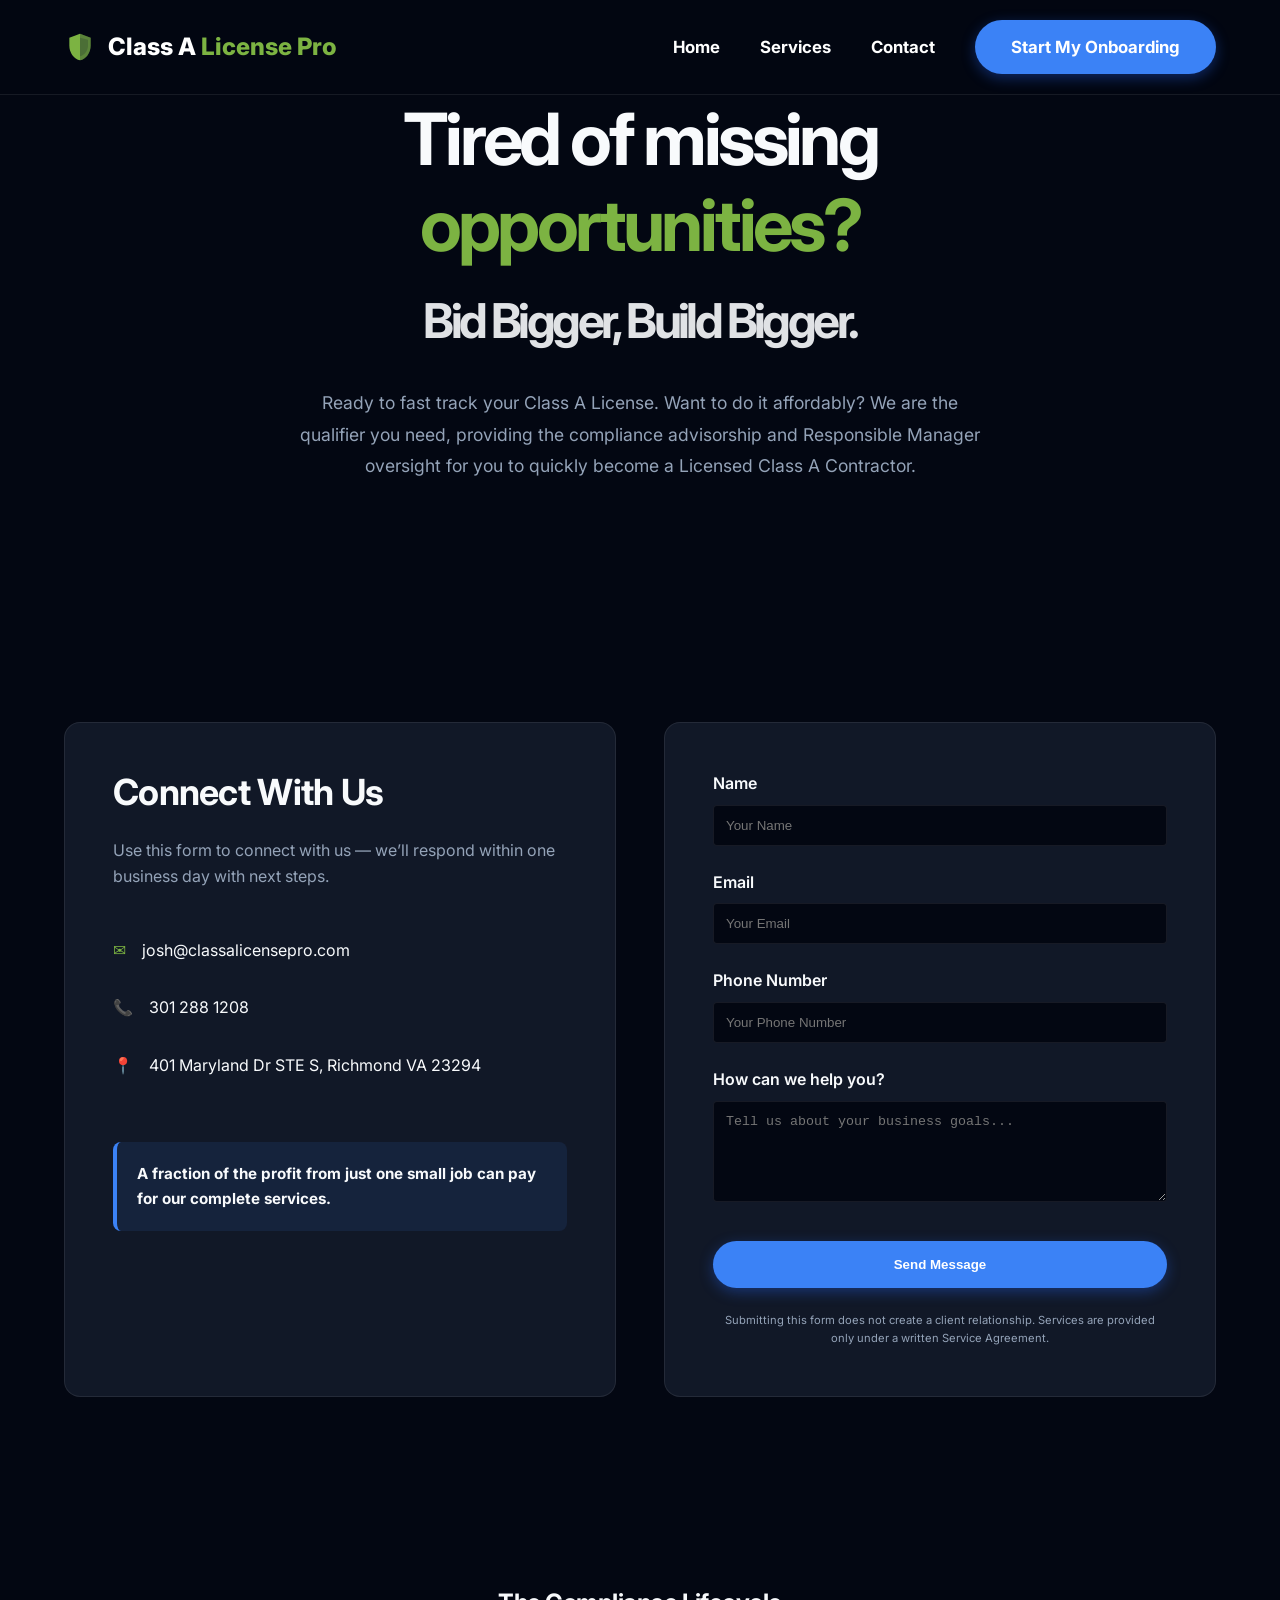
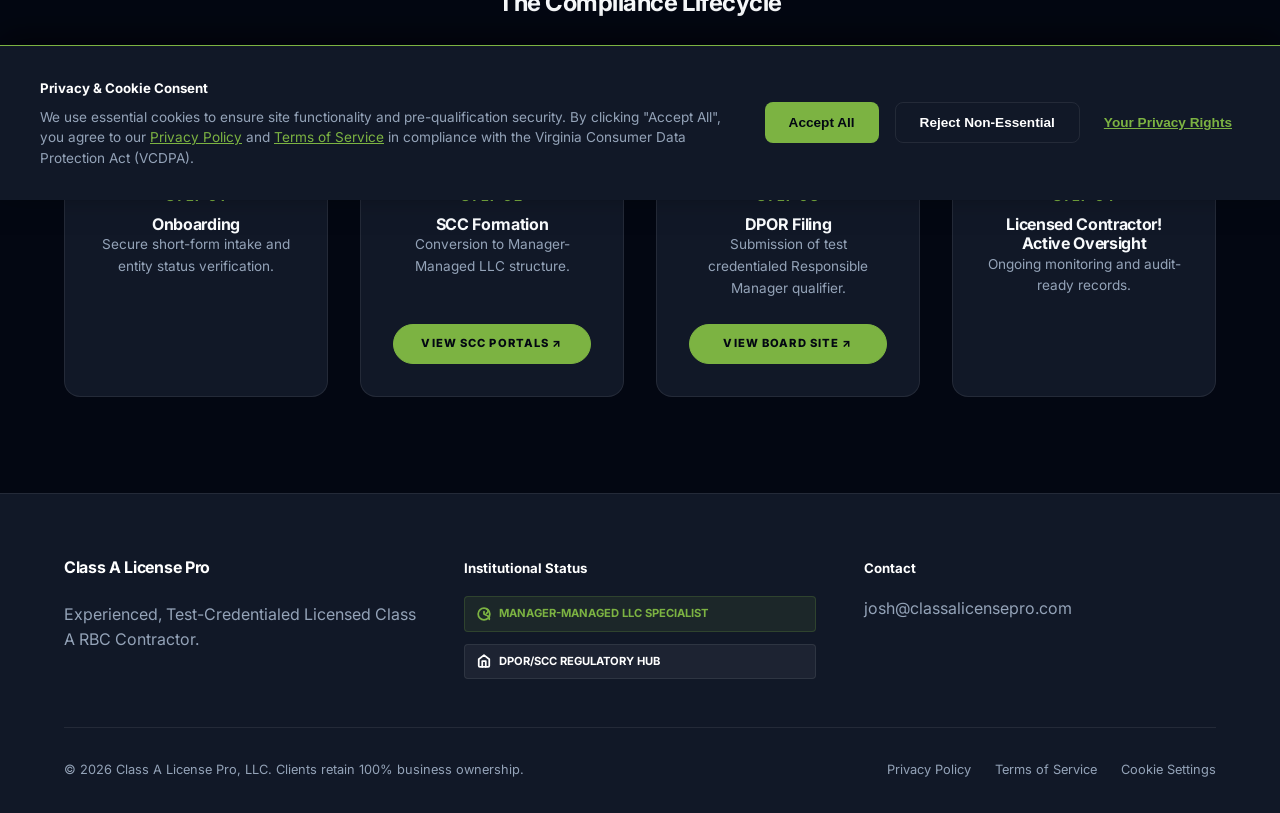
==== index.html @ 5b215b69 "Add files via upload" ====
<!DOCTYPE html>
<html lang="en">
<head>
    <meta charset="UTF-8">
    <meta name="viewport" content="width=device-width, initial-scale=1.0">
    <title>Virginia Class A Contractor Licensing & Compliance | Class A License Pro</title>
    <meta name="description" content="Expedited path to Virginia Class A Contractor licensure. We provide Responsible Manager Compliance Advisorship to help you bid bigger and stay legal.">
    <link rel="stylesheet" href="css/style.css">
    <link rel="preconnect" href="https://fonts.googleapis.com">
    <link rel="preconnect" href="https://fonts.gstatic.com" crossorigin>
    <link href="https://fonts.googleapis.com/css2?family=Inter:wght@400;500;600;700;800&family=Outfit:wght@400;500;600;700;800&display=swap" rel="stylesheet">
    <script type="application/ld+json">
    {
      "@context": "https://schema.org",
      "@type": "ProfessionalService",
      "name": "Class A License Pro",
      "image": "https://classalicensepro.com/assets/logo.png",
      "@id": "https://classalicensepro.com",
      "url": "https://classalicensepro.com",
      "publishingPrinciples": "https://classalicensepro.com/privacy-policy.html",
      "telephone": "",
      "address": {
        "@type": "PostalAddress",
        "addressLocality": "Richmond",
        "addressRegion": "VA",
        "addressCountry": "US"
      },
      "geo": {
        "@type": "GeoCoordinates",
        "latitude": 37.5407,
        "longitude": -77.4360
      },
      "openingHoursSpecification": {
        "@type": "OpeningHoursSpecification",
        "dayOfWeek": [
          "Monday",
          "Tuesday",
          "Wednesday",
          "Thursday",
          "Friday"
        ],
        "opens": "09:00",
        "closes": "17:00"
      },
      "knowsAbout": [
        "Virginia Contractor Law",
        "Title 54.1, Chapter 11 of the Code of Virginia",
        "DPOR Board for Contractors Regulations",
        "SCC Entity Formation and Conversion"
      ],
      "sameAs": []
    }
    </script>
    <script src="https://web3forms.com/client/script.js" async defer></script>
</head>
<body>
    <header>
        <div class="container">
            <nav>
                <a href="index.html" class="logo">
                    <svg class="logo-icon" viewBox="0 0 24 24" fill="none" xmlns="http://www.w3.org/2000/svg">
                        <path d="M12 2L4 5V11C4 16.19 7.41 21.05 12 22C16.59 21.05 20 16.19 20 11V5L12 2Z" fill="var(--accent)"/>
                        <path d="M12 2V22C16.59 21.05 20 16.19 20 11V5L12 2Z" fill="#111827" fill-opacity="0.3"/>
                        <path d="M12 5V19C15.5 18 18 14.5 18 11V6.5L12 5Z" fill="#111827" fill-opacity="0.2"/>
                    </svg>
                    <span>Class A <span style="color: var(--accent);">License Pro</span></span>
                </a>
                <ul class="nav-links">
                    <li><a href="index.html">Home</a></li>
                    <li><a href="services/index.html">Services</a></li>
                    <li><a href="#contact">Contact</a></li>
                    <li><a href="onboarding/index.html" class="btn btn-primary">Start My Onboarding</a></li>
                </ul>
            </nav>
        </div>
    </header>

    <main>
        <!-- Hero Section -->
        <section class="hero">
            <div class="container">
                <div style="max-width: 900px; margin: 0 auto; text-align: center;">
                    <h1 style="font-size: 4.5rem; margin-bottom: 2rem; letter-spacing: -0.05em;">Tired of missing <span class="text-gold">opportunities?</span> <br><span style="font-size: 3rem; opacity: 0.9;">Bid Bigger, Build Bigger.</span></h1>
                    <p style="font-size: 1.1rem; color: var(--text-muted); margin-bottom: 3rem; line-height: 1.8; max-width: 700px; margin-left: auto; margin-right: auto;">
                        Ready to fast track your Class A License. Want to do it affordably? We are the qualifier you need, providing the compliance advisorship and Responsible Manager oversight for you to quickly become a Licensed Class A Contractor.
                    </p>
                </div>
            </div>
        </section>

        <!-- Contact & Onboarding Section -->
        <section id="contact" style="background: var(--primary);">
            <div class="container">
                <div style="display: grid; grid-template-columns: repeat(auto-fit, minmax(400px, 1fr)); gap: 3rem;">
                    <!-- Left: Connect With Us -->
                    <div class="card" style="background: var(--secondary); padding: 3rem;">
                        <h2 style="font-size: 2.25rem; margin-bottom: 1.5rem;">Connect With Us</h2>
                        <p style="color: var(--text-muted); margin-bottom: 3rem;">
                            Use this form to connect with us — we’ll respond within one business day with next steps.
                        </p>
                        
                        <div style="display: flex; flex-direction: column; gap: 2rem; margin-bottom: 4rem;">
                            <div style="display: flex; align-items: center; gap: 1rem;">
                                <div style="color: var(--accent);">✉</div>
                                <a href="mailto:josh@classalicensepro.com" style="color: inherit; text-decoration: none;">josh@classalicensepro.com</a>
                            </div>
                            <div style="display: flex; align-items: center; gap: 1rem;">
                                <div style="color: var(--accent);">📞</div>
                                <span>301 288 1208</span>
                            </div>
                            <div style="display: flex; align-items: center; gap: 1rem;">
                                <div style="color: var(--accent);">📍</div>
                                <span>401 Maryland Dr STE S, Richmond VA 23294</span>
                            </div>
                        </div>

                    <div style="background: rgba(59, 130, 246, 0.1); border-left: 4px solid var(--btn-blue); padding: 1.25rem; border-radius: 0.5rem;">
                            <p style="font-weight: 700; font-size: 0.95rem;">
                                A fraction of the profit from just one small job can pay for our complete services.
                            </p>
                        </div>
                    </div>

                    <!-- Right: Short Form Intake -->
                    <div class="card" style="background: var(--secondary); padding: 3rem;">
                        <form action="https://api.web3forms.com/submit" method="POST" novalidate>
                            <input type="hidden" name="access_key" value="1c9b0574-c2b2-47ab-ad30-3378dfb1b5f9">
                            <input type="hidden" name="from_name" value="Class A License Pro">
                            <input type="hidden" name="subject" value="New Contact Form Submission">
                            <input type="hidden" name="redirect" value="https://classalicensepro.com/thank-you">
                            <!-- Honeypot -->
                            <input type="checkbox" name="botcheck" style="display: none;">

                            <div style="margin-bottom: 1.5rem;">
                                <label style="display: block; margin-bottom: 0.5rem; font-weight: 600;">Name</label>
                                <input type="text" name="name" placeholder="Your Name" maxlength="100" style="width: 100%; border: 1px solid var(--border); padding: 0.75rem; border-radius: 0.25rem; background: var(--primary); color: #fff;" required>
                            </div>
                            <div style="margin-bottom: 1.5rem;">
                                <label style="display: block; margin-bottom: 0.5rem; font-weight: 600;">Email</label>
                                <input type="email" name="email" placeholder="Your Email" maxlength="100" style="width: 100%; border: 1px solid var(--border); padding: 0.75rem; border-radius: 0.25rem; background: var(--primary); color: #fff;" required>
                            </div>
                            <div style="margin-bottom: 1.5rem;">
                                <label style="display: block; margin-bottom: 0.5rem; font-weight: 600;">Phone Number</label>
                                <input type="tel" name="phone" placeholder="Your Phone Number" maxlength="20" style="width: 100%; border: 1px solid var(--border); padding: 0.75rem; border-radius: 0.25rem; background: var(--primary); color: #fff;" required>
                            </div>
                            <div style="margin-bottom: 2rem;">
                                <label style="display: block; margin-bottom: 0.5rem; font-weight: 600;">How can we help you?</label>
                                <textarea name="message" rows="5" placeholder="Tell us about your business goals..." maxlength="1000" style="width: 100%; border: 1px solid var(--border); padding: 0.75rem; border-radius: 0.25rem; background: var(--primary); color: #fff;" required title="No web links allowed."></textarea>
                            </div>
                            <!-- hCaptcha Widget -->
                            <div class="h-captcha" data-captcha="true" style="margin-bottom: 2rem;"></div>
                            
                            <button type="submit" class="btn btn-primary" style="width: 100%; padding: 1rem;">Send Message</button>
                            <p style="font-size: 0.7rem; color: var(--text-muted); text-align: center; margin-top: 1.5rem;">
                                Submitting this form does not create a client relationship. Services are provided only under a written Service Agreement.
                            </p>
                        </form>
                    </div>
                </div>
            </div>
        </section>

        <!-- Compliance Lifecycle (Placeholder) -->
        <section>
            <div class="container text-center">
                <h2 style="margin-bottom: 4rem; text-align: center;">The Compliance Lifecycle</h2>
                <!-- SVG Flowchart -->
                <div style="display: flex; justify-content: space-between; align-items: stretch; gap: 2rem; position: relative;">
                    <div class="card" style="flex: 1; text-align: center; display: flex; flex-direction: column; justify-content: space-between;">
                        <div>
                            <div style="width: 48px; height: 48px; margin: 0 auto 1.5rem; color: var(--accent);">
                                <svg viewBox="0 0 24 24" fill="none" stroke="currentColor" stroke-width="2" stroke-linecap="round" stroke-linejoin="round"><path d="M16 21v-2a4 4 0 0 0-4-4H6a4 4 0 0 0-4 4v2"/><circle cx="9" cy="7" r="4"/><path d="M22 21v-2a4 4 0 0 0-3-3.87"/><path d="M16 3.13a4 4 0 0 1 0 7.75"/></svg>
                            </div>
                            <div style="font-size: 0.8rem; font-weight: 800; color: var(--accent); margin-bottom: 0.5rem; text-transform: uppercase; letter-spacing: 0.1em;">Step 01</div>
                            <h4>Onboarding</h4>
                            <p style="font-size: 0.85rem; color: var(--text-muted);">Secure short-form intake and entity status verification.</p>
                        </div>
                        <div class="btn-pop" style="visibility: hidden; pointer-events: none;">Placeholder</div>
                    </div>
                    <a href="resources/index.html#scc" class="card" style="flex: 1; text-align: center; text-decoration: none; color: inherit; transition: transform 0.3s ease; display: flex; flex-direction: column; justify-content: space-between;">
                        <div>
                            <div style="width: 48px; height: 48px; margin: 0 auto 1.5rem; color: var(--accent);">
                                <svg viewBox="0 0 24 24" fill="none" stroke="currentColor" stroke-width="2" stroke-linecap="round" stroke-linejoin="round"><rect x="3" y="3" width="18" height="18" rx="2" ry="2"/><line x1="9" y1="3" x2="9" y2="21"/><line x1="15" y1="3" x2="15" y2="21"/><line x1="3" y1="9" x2="21" y2="9"/><line x1="3" y1="15" x2="21" y2="15"/></svg>
                            </div>
                            <div style="font-size: 0.8rem; font-weight: 800; color: var(--accent); margin-bottom: 0.5rem; text-transform: uppercase; letter-spacing: 0.1em;">Step 02</div>
                            <h4>SCC Formation</h4>
                            <p style="font-size: 0.85rem; color: var(--text-muted);">Conversion to Manager-Managed LLC structure.</p>
                        </div>
                        <div class="btn-pop">View SCC Portals ↗</div>
                    </a>
                    <a href="resources/index.html#dpor" class="card" style="flex: 1; text-align: center; text-decoration: none; color: inherit; transition: transform 0.3s ease; display: flex; flex-direction: column; justify-content: space-between;">
                        <div>
                            <div style="width: 48px; height: 48px; margin: 0 auto 1.5rem; color: var(--accent);">
                                <svg viewBox="0 0 24 24" fill="none" stroke="currentColor" stroke-width="2" stroke-linecap="round" stroke-linejoin="round"><path d="M14 2H6a2 2 0 0 0-2 2v16a2 2 0 0 0 2 2h12a2 2 0 0 0 2-2V8z"/><polyline points="14 2 14 8 20 8"/><line x1="16" y1="13" x2="8" y2="13"/><line x1="16" y1="17" x2="8" y2="17"/><polyline points="10 9 9 9 8 9"/></svg>
                            </div>
                            <div style="font-size: 0.8rem; font-weight: 800; color: var(--accent); margin-bottom: 0.5rem; text-transform: uppercase; letter-spacing: 0.1em;">Step 03</div>
                            <h4>DPOR Filing</h4>
                            <p style="font-size: 0.85rem; color: var(--text-muted);">Submission of test credentialed Responsible Manager qualifier.</p>
                        </div>
                        <div class="btn-pop">View Board Site ↗</div>
                    </a>
                    <div class="card" style="flex: 1; text-align: center; display: flex; flex-direction: column; justify-content: space-between;">
                        <div>
                            <div style="width: 48px; height: 48px; margin: 0 auto 1.5rem; color: var(--accent);">
                                <svg viewBox="0 0 24 24" fill="none" stroke="currentColor" stroke-width="2" stroke-linecap="round" stroke-linejoin="round"><path d="M12 22s8-4 8-10V5l-8-3-8 3v7c0 6 8 10 8 10z"/></svg>
                            </div>
                            <div style="font-size: 0.8rem; font-weight: 800; color: var(--accent); margin-bottom: 0.5rem; text-transform: uppercase; letter-spacing: 0.1em;">Step 04</div>
                            <h4>Licensed Contractor! Active Oversight</h4>
                            <p style="font-size: 0.85rem; color: var(--text-muted);">Ongoing monitoring and audit-ready records.</p>
                        </div>
                        <div class="btn-pop" style="visibility: hidden; pointer-events: none;">Placeholder</div>
                    </div>
                </div>
            </div>
        </section>
    </main>

    <footer>
        <div class="container">
            <div class="footer-grid">
                <div>
                    <h4 style="color: #fff; margin-bottom: 1.5rem;">Class A License Pro</h4>
                    <p>Experienced, Test-Credentialed Licensed Class A RBC Contractor.</p>
                </div>
                <div>
                    <h5 style="color: #fff; margin-bottom: 1rem;">Institutional Status</h5>
                    <div style="display: flex; flex-direction: column; gap: 0.75rem;">
                        <div style="display: flex; align-items: center; gap: 0.5rem; background: rgba(124, 179, 66, 0.1); padding: 0.5rem 0.75rem; border-radius: 0.25rem; border: 1px solid rgba(124, 179, 66, 0.2); font-size: 0.7rem; color: var(--accent); font-weight: 700;">
                            <svg style="width: 14px; height: 14px;" viewBox="0 0 24 24" fill="none" stroke="currentColor" stroke-width="3" stroke-linecap="round" stroke-linejoin="round"><path d="M21 21v-2a4 4 0 0 0-3-3.87"/><path d="M16 3.13a4 4 0 0 1 0 7.75"/><circle cx="12" cy="12" r="10"/><polyline points="12 8 12 12 16 14"/></svg>
                            MANAGER-MANAGED LLC SPECIALIST
                        </div>
                        <a href="resources/index.html" style="display: flex; align-items: center; gap: 0.5rem; background: rgba(255, 255, 255, 0.05); padding: 0.5rem 0.75rem; border-radius: 0.25rem; border: 1px solid var(--border); font-size: 0.7rem; color: #fff; font-weight: 700; text-decoration: none; transition: background 0.2s;">
                            <svg style="width: 14px; height: 14px;" viewBox="0 0 24 24" fill="none" stroke="currentColor" stroke-width="3" stroke-linecap="round" stroke-linejoin="round"><path d="M3 9l9-7 9 7v11a2 2 0 0 1-2 2H5a2 2 0 0 1-2-2z"/><polyline points="9 22 9 12 15 12 15 22"/></svg>
                            DPOR/SCC REGULATORY HUB
                        </a>
                    </div>
                </div>
                <div>
                    <h5 style="color: #fff; margin-bottom: 1rem;">Contact</h5>
                    <p>josh@classalicensepro.com</p>
                </div>
            </div>
            <div style="border-top: 1px solid var(--border); padding-top: 2rem; font-size: 0.8rem; display: flex; justify-content: space-between; align-items: center;">
                <p>&copy; 2026 Class A License Pro, LLC. Clients retain 100% business ownership.</p>
                <div style="display: flex; gap: 1.5rem;">
                    <a href="privacy-policy.html" style="color: inherit; text-decoration: none;">Privacy Policy</a>
                    <a href="terms-of-service.html" style="color: inherit; text-decoration: none;">Terms of Service</a>
                    <a href="javascript:void(0)" onclick="document.getElementById('cookie-banner').classList.add('active')" style="color: inherit; text-decoration: none;">Cookie Settings</a>
                </div>
            </div>
        </div>
    </footer>
    <!-- Cookie Consent Banner -->
    <div id="cookie-banner" class="cookie-banner">
        <div class="cookie-content">
            <div class="cookie-text">
                <h5>Privacy & Cookie Consent</h5>
                <p>We use essential cookies to ensure site functionality and pre-qualification security. By clicking "Accept All", you agree to our <a href="privacy-policy.html" style="color: var(--accent);">Privacy Policy</a> and <a href="terms-of-service.html" style="color: var(--accent);">Terms of Service</a> in compliance with the Virginia Consumer Data Protection Act (VCDPA).</p>
            </div>
            <div class="cookie-buttons">
                <button onclick="acceptAllCookies()" class="cookie-btn cookie-btn-accept">Accept All</button>
                <button onclick="rejectNonEssential()" class="cookie-btn cookie-btn-reject">Reject Non-Essential</button>
                <button onclick="openPrivacyRights()" class="cookie-btn cookie-btn-manage">Your Privacy Rights</button>
            </div>
        </div>
    </div>
    <script src="js/cookie-consent.js"></script>
</body>
</html>
---- css/style.css ----
:root {
    --primary: #030712; /* Very Deep Navy */
    --secondary: #111827; /* Slate 900 */
    --accent: #7CB342; /* Action Green (Yellow-leaning Success Green) */
    --btn-blue: #3B82F6; /* Royal Blue */
    --btn-blue-hover: #2563EB;
    --text: #F8FAFC;
    --text-muted: #94A3B8;
    --border: rgba(255, 255, 255, 0.08);
    --font-sans: 'Inter', system-ui, -apple-system, sans-serif;
}

.logo {
    display: flex;
    align-items: center;
    gap: 0.75rem;
    font-weight: 800;
    font-size: 1.5rem;
    text-decoration: none;
    color: #fff;
}

.logo-icon {
    width: 32px;
    height: 32px;
}

* {
    margin: 0;
    padding: 0;
    box-sizing: border-box;
}

body {
    background-color: var(--primary);
    color: var(--text);
    font-family: var(--font-sans);
    line-height: 1.6;
    overflow-x: hidden;
}

/* Typography */
h1, h2, h3, h4 {
    font-weight: 700;
    letter-spacing: -0.02em;
    line-height: 1.2;
}

.text-gold { color: var(--accent); }
.text-gradient {
    background: linear-gradient(135deg, #fff 0%, var(--accent) 100%);
    -webkit-background-clip: text;
    background-clip: text;
    -webkit-text-fill-color: transparent;
}

/* Layout */
.container {
    max-width: 1200px;
    margin: 0 auto;
    padding: 0 1.5rem;
}

section {
    padding: 6rem 0;
}

/* Components */
.btn {
    display: inline-flex;
    align-items: center;
    justify-content: center;
    padding: 0.85rem 2.25rem;
    border-radius: 50px; /* Pill Shape */
    font-weight: 700;
    text-decoration: none;
    transition: all 0.3s ease;
    cursor: pointer;
    border: none;
}

.btn-primary {
    background-color: var(--btn-blue);
    color: #ffffff !important;
    box-shadow: 0 4px 14px 0 rgba(37, 99, 235, 0.39);
}

.btn-primary:hover {
    background-color: var(--btn-blue-hover);
    transform: translateY(-2px);
    box-shadow: 0 6px 20px rgba(37, 99, 235, 0.6);
}

.btn-outline {
    border: 1px solid var(--border);
    color: var(--text);
    background: transparent;
}

.btn-outline:hover {
    background: rgba(255, 255, 255, 0.05);
}

.btn-outl.invalid-field::placeholder {
    color: rgba(239, 68, 68, 0.6);
}

/* Global Focus Styles */
input:focus, select:focus, textarea:focus {
    border-color: #fff !important;
    outline: none;
}

/* Header */
header {
    position: fixed;
    top: 0;
    width: 100%;
    z-index: 100;
    background: rgba(3, 7, 18, 0.9);
    backdrop-filter: blur(12px);
    border-bottom: 1px solid var(--border);
    padding: 1.25rem 0;
}

nav {
    display: flex;
    justify-content: space-between;
    align-items: center;
}

.nav-links {
    display: flex;
    gap: 2.5rem;
    list-style: none;
    align-items: center;
}

.nav-links a {
    color: #ffffff !important;
    text-decoration: none;
    font-size: 1.05rem;
    font-weight: 700;
    transition: color 0.2s;
}

.nav-links a:hover, .nav-links a.active {
    color: var(--accent) !important;
}

/* Footer */
footer {
    background: var(--secondary);
    border-top: 1px solid var(--border);
    padding: 4rem 0 2rem;
    color: var(--text-muted);
}

.footer-grid {
    display: grid;
    grid-template-columns: repeat(auto-fit, minmax(200px, 1fr));
    gap: 3rem;
    margin-bottom: 3rem;
}

/* Cards & Frameworks */
.card {
    background: var(--secondary);
    border: 1px solid var(--border);
    border-radius: 1rem;
    padding: 2rem;
    transition: transform 0.3s ease, border-color 0.3s ease;
}

.card:hover {
    transform: translateY(-5px);
    border-color: var(--accent);
}

/* Animations */
@keyframes pulsate {
    0% { transform: scale(1); box-shadow: 0 0 0 0 rgba(197, 160, 89, 0.4); }
    70% { transform: scale(1.02); box-shadow: 0 0 0 10px rgba(197, 160, 89, 0); }
    100% { transform: scale(1); box-shadow: 0 0 0 0 rgba(197, 160, 89, 0); }
}

.btn-pop {
    display: inline-block;
    padding: 0.65rem 1.25rem;
    background: var(--accent);
    color: var(--primary);
    font-weight: 800;
    border-radius: 50px;
    font-size: 0.7rem;
    text-transform: uppercase;
    letter-spacing: 0.1em;
    animation: pulsate 3s infinite ease-in-out;
    margin-top: 1.5rem;
    text-decoration: none;
    transition: all 0.3s ease;
    border: 1px solid var(--accent);
}

.btn-pop:hover {
    background: #fff;
    color: var(--primary);
    transform: scale(1.05);
    border-color: #fff;
}

/* Responsive */
@media (max-width: 768px) {
    .nav-links { display: none; }
    h1 { font-size: 2.5rem; }
}

/* Cookie Banner */
.cookie-banner {
    position: fixed;
    bottom: -100%;
    left: 0;
    right: 0;
    background: var(--secondary);
    border-top: 1px solid var(--accent);
    padding: 2rem;
    z-index: 9999;
    box-shadow: 0 -10px 30px rgba(0,0,0,0.5);
    transition: bottom 0.5s cubic-bezier(0.16, 1, 0.3, 1);
}

.cookie-banner.active {
    bottom: 0;
}

.cookie-content {
    max-width: 1200px;
    margin: 0 auto;
    display: flex;
    justify-content: space-between;
    align-items: center;
    gap: 2rem;
}

.cookie-text h5 { margin-bottom: 0.5rem; color: #fff; }
.cookie-text p { font-size: 0.85rem; color: var(--text-muted); line-height: 1.5; }

.cookie-buttons {
    display: flex;
    gap: 1rem;
    flex-shrink: 0;
}

.cookie-btn {
    padding: 0.75rem 1.5rem;
    border-radius: 0.5rem;
    font-size: 0.85rem;
    font-weight: 600;
    cursor: pointer;
    transition: all 0.2s;
    border: none;
}

.cookie-btn-accept { background: var(--accent); color: var(--primary); }
.cookie-btn-reject { background: transparent; border: 1px solid var(--border); color: #fff; }
.cookie-btn-manage { background: transparent; color: var(--accent); text-decoration: underline; padding: 0.75rem 0.5rem; }

@media (max-width: 768px) {
    .cookie-content { flex-direction: column; text-align: center; }
    .cookie-buttons { flex-direction: column; width: 100%; }
}
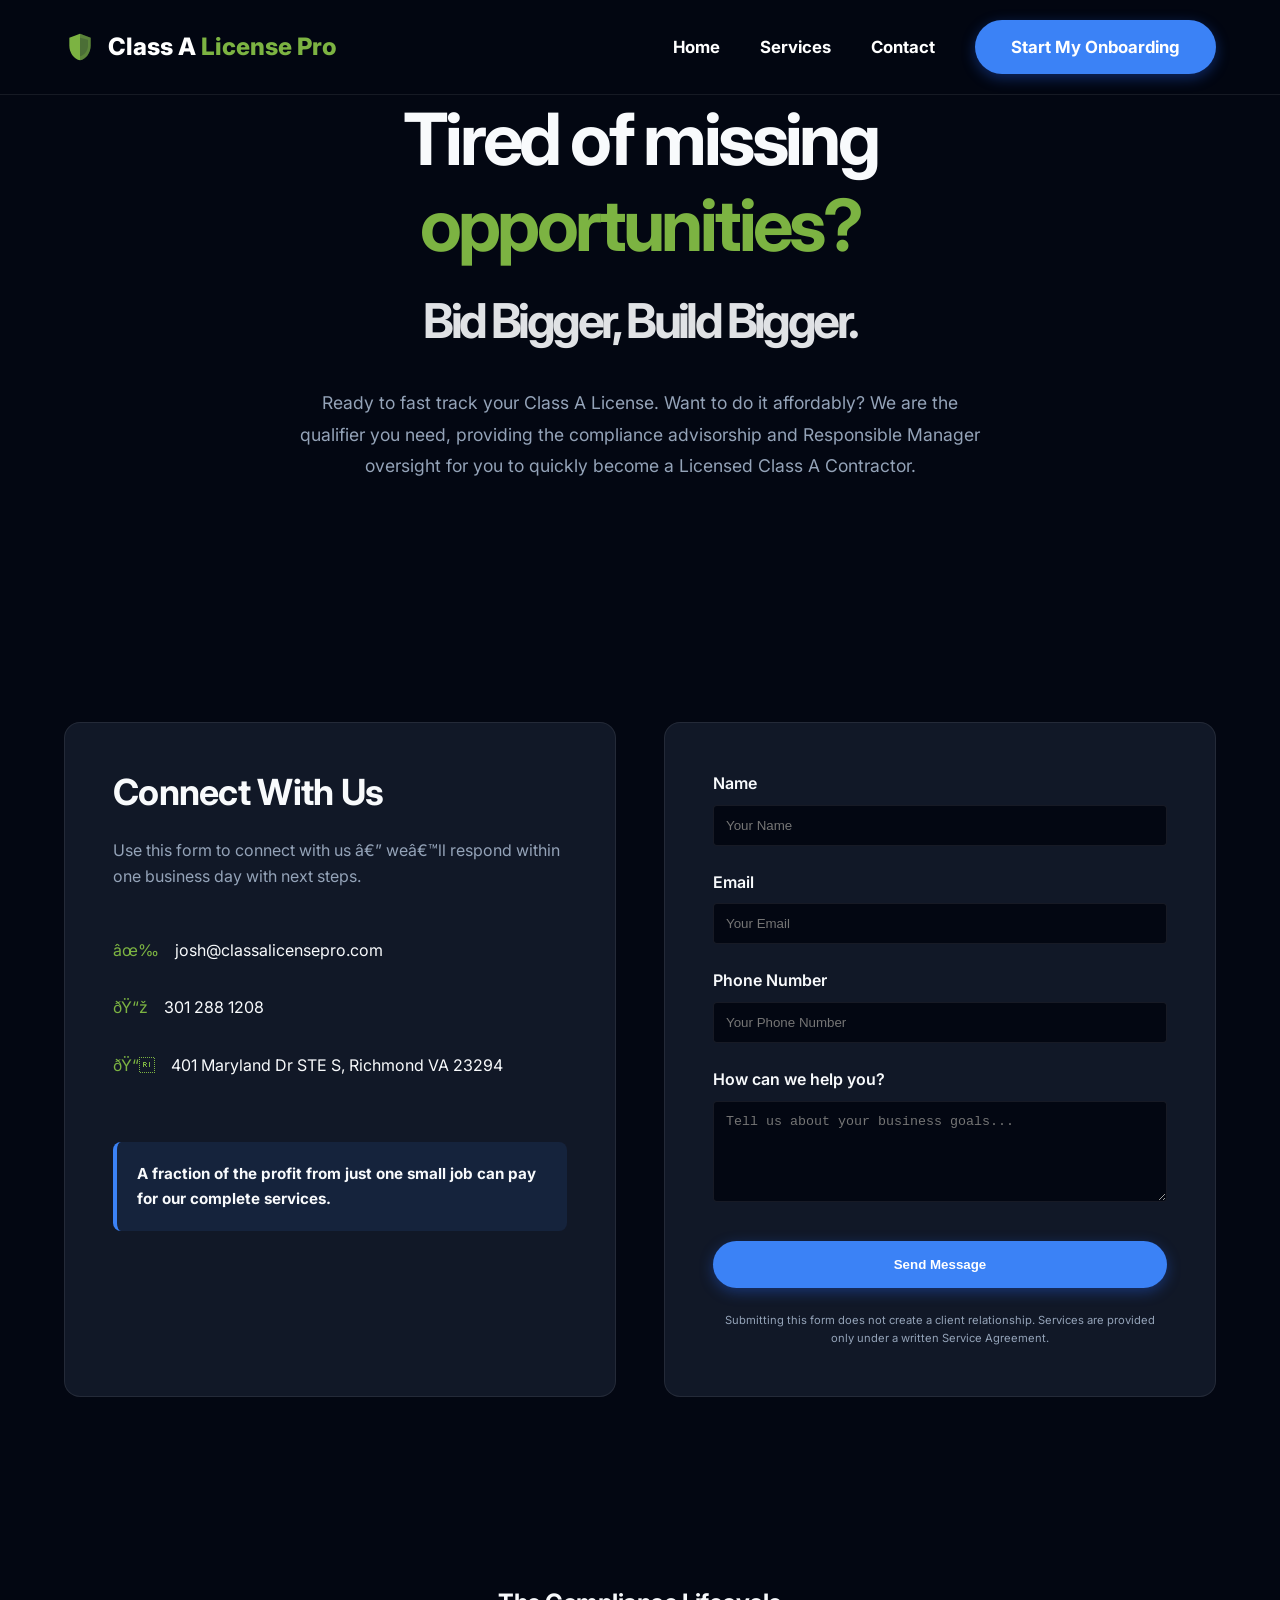
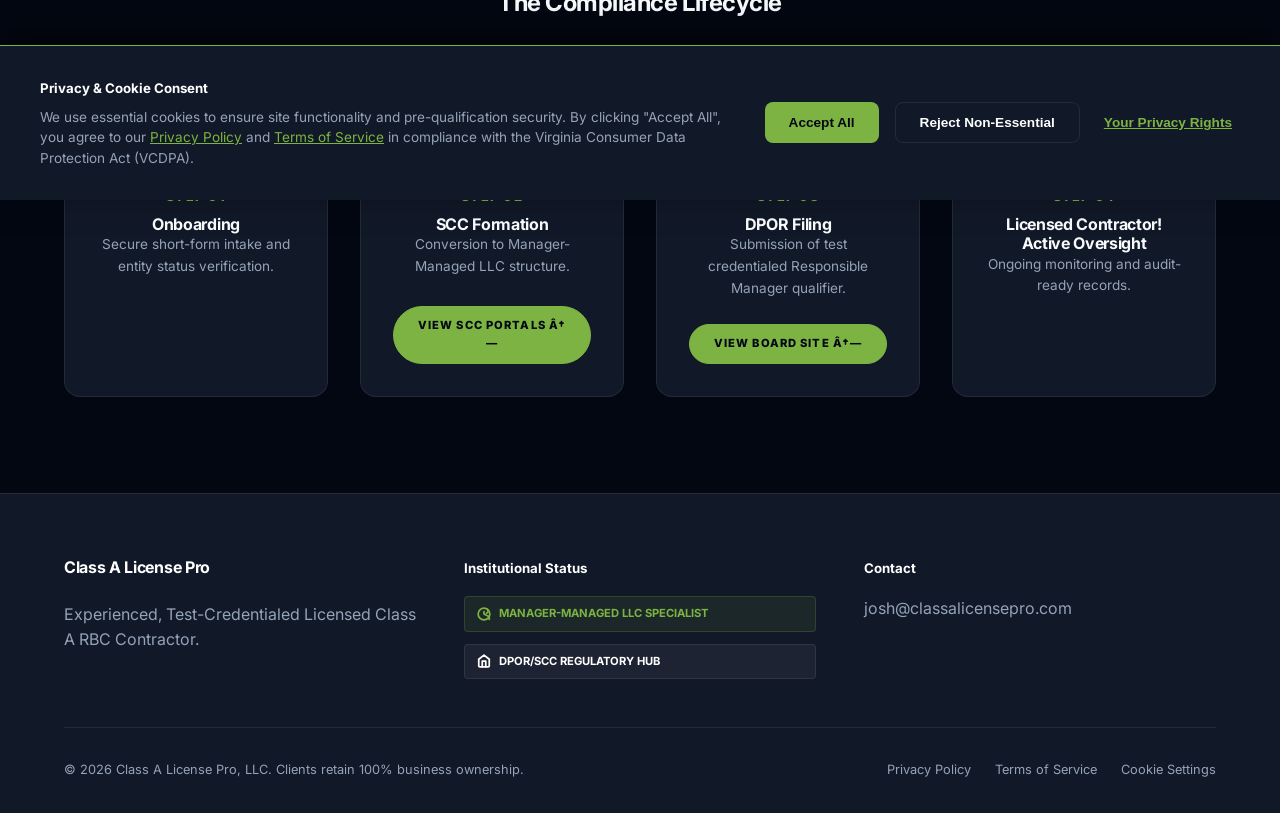
==== commit 4ba92ea1: "Add files via upload" ====
--- a/index.html
+++ b/index.html
@@ -1,6 +1,7 @@
-<!DOCTYPE html>
+﻿<!DOCTYPE html>
 <html lang="en">
 <head>
+    <link rel="icon" type="image/png" href="favicon.png">
     <meta charset="UTF-8">
     <meta name="viewport" content="width=device-width, initial-scale=1.0">
     <title>Virginia Class A Contractor Licensing & Compliance | Class A License Pro</title>
@@ -80,7 +81,7 @@
         <section class="hero">
             <div class="container">
                 <div style="max-width: 900px; margin: 0 auto; text-align: center;">
-                    <h1 style="font-size: 4.5rem; margin-bottom: 2rem; letter-spacing: -0.05em;">Tired of missing <span class="text-gold">opportunities?</span> <br><span style="font-size: 3rem; opacity: 0.9;">Bid Bigger, Build Bigger.</span></h1>
+                    <h1 style="font-size: 4.5rem; margin-bottom: 2rem; letter-spacing: -0.05em;">Tired of missing <span class="text-gold">opportunities?</span> <br><span class="subtitle" style="font-size: 3rem; opacity: 0.9;">Bid Bigger, Build Bigger.</span></h1>
                     <p style="font-size: 1.1rem; color: var(--text-muted); margin-bottom: 3rem; line-height: 1.8; max-width: 700px; margin-left: auto; margin-right: auto;">
                         Ready to fast track your Class A License. Want to do it affordably? We are the qualifier you need, providing the compliance advisorship and Responsible Manager oversight for you to quickly become a Licensed Class A Contractor.
                     </p>
@@ -91,25 +92,25 @@
         <!-- Contact & Onboarding Section -->
         <section id="contact" style="background: var(--primary);">
             <div class="container">
-                <div style="display: grid; grid-template-columns: repeat(auto-fit, minmax(400px, 1fr)); gap: 3rem;">
+                <div style="display: grid; grid-template-columns: repeat(auto-fit, minmax(min(100%, 400px), 1fr)); gap: 3rem;">
                     <!-- Left: Connect With Us -->
                     <div class="card" style="background: var(--secondary); padding: 3rem;">
                         <h2 style="font-size: 2.25rem; margin-bottom: 1.5rem;">Connect With Us</h2>
                         <p style="color: var(--text-muted); margin-bottom: 3rem;">
-                            Use this form to connect with us — we’ll respond within one business day with next steps.
+                            Use this form to connect with us â€” weâ€™ll respond within one business day with next steps.
                         </p>
                         
                         <div style="display: flex; flex-direction: column; gap: 2rem; margin-bottom: 4rem;">
                             <div style="display: flex; align-items: center; gap: 1rem;">
-                                <div style="color: var(--accent);">✉</div>
+                                <div style="color: var(--accent);">âœ‰</div>
                                 <a href="mailto:josh@classalicensepro.com" style="color: inherit; text-decoration: none;">josh@classalicensepro.com</a>
                             </div>
                             <div style="display: flex; align-items: center; gap: 1rem;">
-                                <div style="color: var(--accent);">📞</div>
+                                <div style="color: var(--accent);">ðŸ“ž</div>
                                 <span>301 288 1208</span>
                             </div>
                             <div style="display: flex; align-items: center; gap: 1rem;">
-                                <div style="color: var(--accent);">📍</div>
+                                <div style="color: var(--accent);">ðŸ“</div>
                                 <span>401 Maryland Dr STE S, Richmond VA 23294</span>
                             </div>
                         </div>
@@ -128,6 +129,7 @@
                             <input type="hidden" name="from_name" value="Class A License Pro">
                             <input type="hidden" name="subject" value="New Contact Form Submission">
                             <input type="hidden" name="redirect" value="https://classalicensepro.com/thank-you">
+                            <input type="hidden" name="link_scanning" value="false">
                             <!-- Honeypot -->
                             <input type="checkbox" name="botcheck" style="display: none;">
 
@@ -165,7 +167,7 @@
             <div class="container text-center">
                 <h2 style="margin-bottom: 4rem; text-align: center;">The Compliance Lifecycle</h2>
                 <!-- SVG Flowchart -->
-                <div style="display: flex; justify-content: space-between; align-items: stretch; gap: 2rem; position: relative;">
+                <div class="flowchart-container">
                     <div class="card" style="flex: 1; text-align: center; display: flex; flex-direction: column; justify-content: space-between;">
                         <div>
                             <div style="width: 48px; height: 48px; margin: 0 auto 1.5rem; color: var(--accent);">
@@ -186,7 +188,7 @@
                             <h4>SCC Formation</h4>
                             <p style="font-size: 0.85rem; color: var(--text-muted);">Conversion to Manager-Managed LLC structure.</p>
                         </div>
-                        <div class="btn-pop">View SCC Portals ↗</div>
+                        <div class="btn-pop">View SCC Portals â†—</div>
                     </a>
                     <a href="resources/index.html#dpor" class="card" style="flex: 1; text-align: center; text-decoration: none; color: inherit; transition: transform 0.3s ease; display: flex; flex-direction: column; justify-content: space-between;">
                         <div>
@@ -197,7 +199,7 @@
                             <h4>DPOR Filing</h4>
                             <p style="font-size: 0.85rem; color: var(--text-muted);">Submission of test credentialed Responsible Manager qualifier.</p>
                         </div>
-                        <div class="btn-pop">View Board Site ↗</div>
+                        <div class="btn-pop">View Board Site â†—</div>
                     </a>
                     <div class="card" style="flex: 1; text-align: center; display: flex; flex-direction: column; justify-content: space-between;">
                         <div>
@@ -240,7 +242,7 @@
                     <p>josh@classalicensepro.com</p>
                 </div>
             </div>
-            <div style="border-top: 1px solid var(--border); padding-top: 2rem; font-size: 0.8rem; display: flex; justify-content: space-between; align-items: center;">
+            <div class="footer-bottom">
                 <p>&copy; 2026 Class A License Pro, LLC. Clients retain 100% business ownership.</p>
                 <div style="display: flex; gap: 1.5rem;">
                     <a href="privacy-policy.html" style="color: inherit; text-decoration: none;">Privacy Policy</a>
@@ -267,3 +269,4 @@
     <script src="js/cookie-consent.js"></script>
 </body>
 </html>
+
--- a/css/style.css
+++ b/css/style.css
@@ -208,10 +208,45 @@
     border-color: #fff;
 }
 
+.flowchart-container {
+    display: flex;
+    justify-content: space-between;
+    align-items: stretch;
+    gap: 2rem;
+    position: relative;
+}
+
+.footer-bottom {
+    border-top: 1px solid var(--border);
+    padding-top: 2rem;
+    font-size: 0.8rem;
+    display: flex;
+    justify-content: space-between;
+    align-items: center;
+}
+
+@media (max-width: 900px) {
+    .flowchart-container { flex-direction: column; }
+}
+
 /* Responsive */
 @media (max-width: 768px) {
-    .nav-links { display: none; }
-    h1 { font-size: 2.5rem; }
+    .nav-links {
+        display: flex;
+        flex-wrap: wrap;
+        width: 100%;
+        gap: 1rem;
+        margin-top: 1rem;
+        justify-content: center;
+    }
+    nav { flex-direction: column; }
+    h1 { font-size: 2.5rem !important; }
+    h1 span.subtitle { font-size: 1.75rem !important; }
+    .footer-bottom {
+        flex-direction: column;
+        text-align: center;
+        gap: 1.5rem;
+    }
 }
 
 /* Cookie Banner */
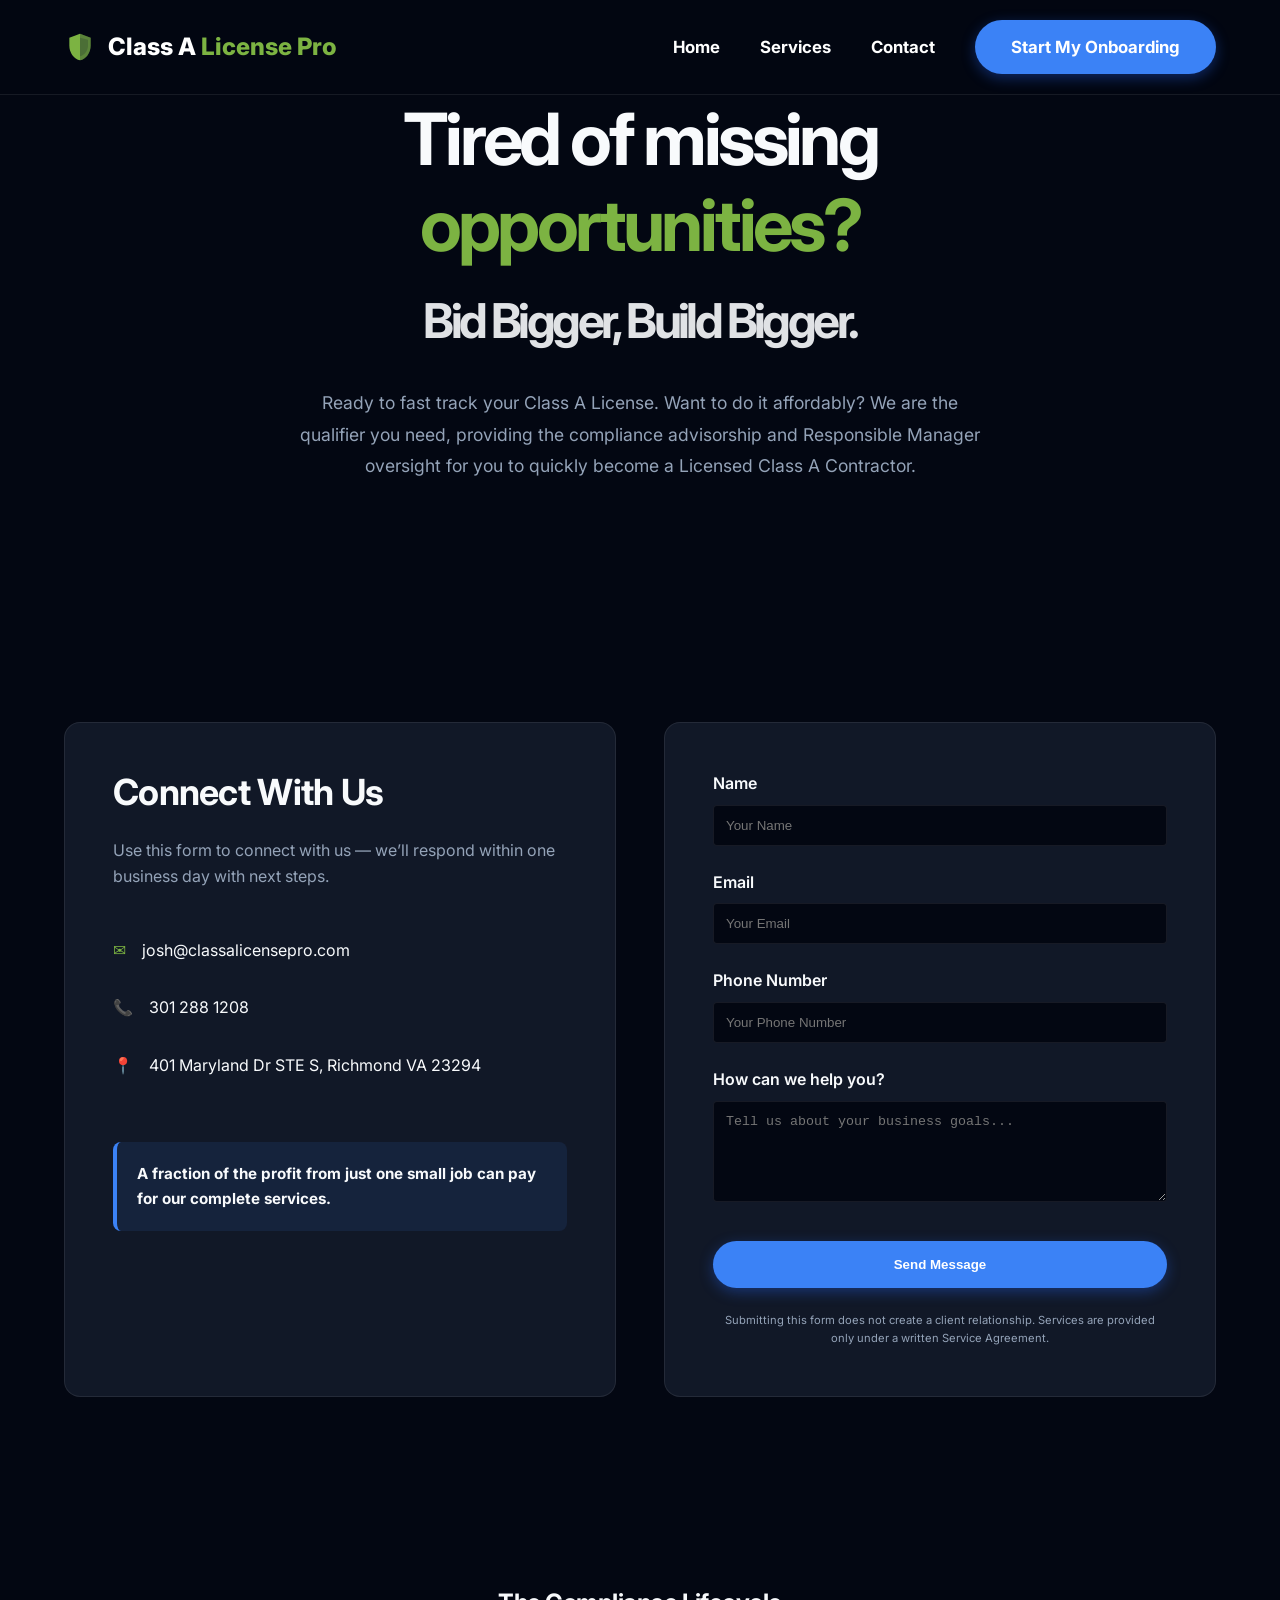
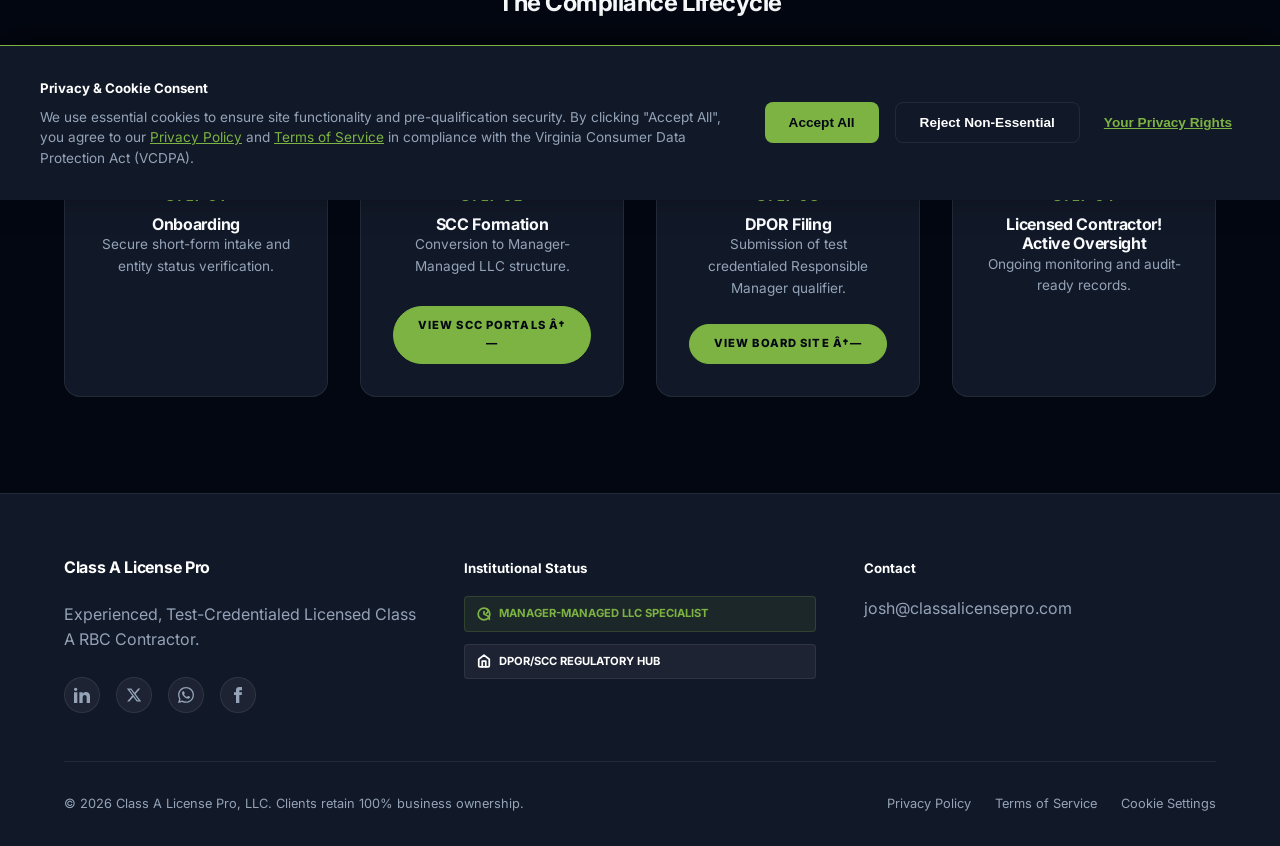
==== commit 957bb020: "Add files via upload" ====
--- a/index.html
+++ b/index.html
@@ -1,4 +1,4 @@
-﻿<!DOCTYPE html>
+<!DOCTYPE html>
 <html lang="en">
 <head>
     <link rel="icon" type="image/png" href="favicon.png">
@@ -97,20 +97,20 @@
                     <div class="card" style="background: var(--secondary); padding: 3rem;">
                         <h2 style="font-size: 2.25rem; margin-bottom: 1.5rem;">Connect With Us</h2>
                         <p style="color: var(--text-muted); margin-bottom: 3rem;">
-                            Use this form to connect with us â€” weâ€™ll respond within one business day with next steps.
+                            Use this form to connect with us — we’ll respond within one business day with next steps.
                         </p>
                         
                         <div style="display: flex; flex-direction: column; gap: 2rem; margin-bottom: 4rem;">
                             <div style="display: flex; align-items: center; gap: 1rem;">
-                                <div style="color: var(--accent);">âœ‰</div>
+                                <div style="color: var(--accent);">✉</div>
                                 <a href="mailto:josh@classalicensepro.com" style="color: inherit; text-decoration: none;">josh@classalicensepro.com</a>
                             </div>
                             <div style="display: flex; align-items: center; gap: 1rem;">
-                                <div style="color: var(--accent);">ðŸ“ž</div>
+                                <div style="color: var(--accent);">📞</div>
                                 <span>301 288 1208</span>
                             </div>
                             <div style="display: flex; align-items: center; gap: 1rem;">
-                                <div style="color: var(--accent);">ðŸ“</div>
+                                <div style="color: var(--accent);">📍</div>
                                 <span>401 Maryland Dr STE S, Richmond VA 23294</span>
                             </div>
                         </div>
@@ -223,6 +223,24 @@
                 <div>
                     <h4 style="color: #fff; margin-bottom: 1.5rem;">Class A License Pro</h4>
                     <p>Experienced, Test-Credentialed Licensed Class A RBC Contractor.</p>
+                        <div class="share-links">
+                            <!-- LinkedIn -->
+                            <a href="https://www.linkedin.com/sharing/share-offsite/?url=https%3A%2F%2Fclassalicensepro.com" target="_blank" rel="noopener noreferrer" title="Share on LinkedIn">
+                                <svg viewBox="0 0 24 24" fill="currentColor"><path d="M4.98 3.5c0 1.381-1.11 2.5-2.48 2.5s-2.48-1.119-2.48-2.5c0-1.38 1.11-2.5 2.48-2.5s2.48 1.12 2.48 2.5zm.02 4.5h-5v16h5v-16zm7.982 0h-4.968v16h4.969v-8.399c0-4.67 6.029-5.052 6.029 0v8.399h4.988v-10.131c0-7.88-8.922-7.593-11.018-3.714v-2.155z"/></svg>
+                            </a>
+                            <!-- X (Twitter) -->
+                            <a href="https://twitter.com/intent/tweet?url=https%3A%2F%2Fclassalicensepro.com&text=Fast-track%20your%20Virginia%20Class%20A%20Contractor%20License%20with%20Class%20A%20License%20Pro!" target="_blank" rel="noopener noreferrer" title="Share on X">
+                                <svg viewBox="0 0 24 24" fill="currentColor"><path d="M18.244 2.25h3.308l-7.227 8.26 8.502 11.24H16.17l-5.214-6.817L4.99 21.75H1.68l7.73-8.835L1.254 2.25H8.08l4.713 6.231zm-1.161 17.52h1.833L7.084 4.126H5.117z"/></svg>
+                            </a>
+                            <!-- WhatsApp -->
+                            <a href="https://api.whatsapp.com/send?text=Check%20out%20Class%20A%20License%20Pro%2C%20they%20help%20you%20get%20your%20Virginia%20Class%20A%20license%20fast%3A%20https%3A%2F%2Fclassalicensepro.com" target="_blank" rel="noopener noreferrer" title="Share on WhatsApp">
+                                <svg viewBox="0 0 24 24" fill="currentColor"><path d="M.057 24l1.687-6.163c-1.041-1.804-1.588-3.849-1.587-5.946.003-6.556 5.338-11.891 11.893-11.891 3.181.001 6.167 1.24 8.413 3.488 2.245 2.248 3.481 5.236 3.48 8.414-.003 6.557-5.338 11.892-11.893 11.892-1.99-.001-3.951-.5-5.688-1.448l-6.305 1.654zm6.597-3.807c1.676.995 3.276 1.591 5.392 1.592 5.448 0 9.886-4.434 9.889-9.885.002-5.462-4.415-9.89-9.881-9.892-5.452 0-9.887 4.434-9.889 9.884-.001 2.225.651 3.891 1.746 5.634l-.999 3.648 3.742-.981zm11.387-5.464c-.074-.124-.272-.198-.57-.347-.297-.149-1.758-.868-2.031-.967-.272-.099-.47-.149-.669.149-.198.297-.768.967-.941 1.165-.173.198-.347.223-.644.074-.297-.149-1.255-.462-2.39-1.475-.88-.788-1.48-1.761-1.653-2.059-.173-.297-.018-.458.13-.606.134-.133.297-.347.446-.521.151-.172.2-.296.3-.495.099-.198.05-.372-.025-.521-.075-.148-.669-1.611-.916-2.206-.242-.579-.487-.501-.669-.51l-.57-.01c-.198 0-.52.074-.792.347-.272.297-1.04 1.016-1.04 2.479 0 1.462 1.065 2.876 1.213 3.074.149.198 2.095 3.2 5.076 4.487.709.306 1.263.489 1.694.626.712.226 1.36.194 1.872.118.571-.085 1.758-.719 2.006-1.413.248-.695.248-1.29.173-1.414z"/></svg>
+                            </a>
+                            <!-- Facebook -->
+                            <a href="https://www.facebook.com/sharer/sharer.php?u=https%3A%2F%2Fclassalicensepro.com" target="_blank" rel="noopener noreferrer" title="Share on Facebook">
+                                <svg viewBox="0 0 24 24" fill="currentColor"><path d="M9 8h-3v4h3v12h5v-12h3.642l.358-4h-4v-1.667c0-.955.192-1.333 1.115-1.333h2.885v-5h-3.808c-3.596 0-5.192 1.583-5.192 4.615v3.385z"/></svg>
+                            </a>
+                        </div>
                 </div>
                 <div>
                     <h5 style="color: #fff; margin-bottom: 1rem;">Institutional Status</h5>
@@ -270,3 +288,4 @@
 </body>
 </html>
 
+
--- a/css/style.css
+++ b/css/style.css
@@ -1,4 +1,4 @@
-:root {
+﻿:root {
     --primary: #030712; /* Very Deep Navy */
     --secondary: #111827; /* Slate 900 */
     --accent: #7CB342; /* Action Green (Yellow-leaning Success Green) */
@@ -303,3 +303,41 @@
     .cookie-content { flex-direction: column; text-align: center; }
     .cookie-buttons { flex-direction: column; width: 100%; }
 }
+
+/* Share Links */
+.share-links {
+    display: flex;
+    gap: 1rem;
+    margin-top: 1.5rem;
+}
+.share-links a {
+    display: inline-flex;
+    align-items: center;
+    justify-content: center;
+    width: 36px;
+    height: 36px;
+    background: rgba(255, 255, 255, 0.05);
+    border: 1px solid var(--border);
+    border-radius: 50%;
+    color: var(--text-muted);
+    transition: all 0.3s ease;
+}
+.share-links a:hover {
+    background: var(--accent);
+    color: var(--primary);
+    border-color: var(--accent);
+    transform: translateY(-2px);
+}
+.share-links svg {
+    width: 16px;
+    height: 16px;
+}
+
+/* Global Mobile Fixes for Overflow & Margin */
+@media (max-width: 768px) {
+    main { margin-top: 8rem; }
+    .card { padding: 1.5rem !important; }
+    .h-captcha { overflow: hidden; display: flex; justify-content: center; }
+}
+
+a { word-break: break-word; }
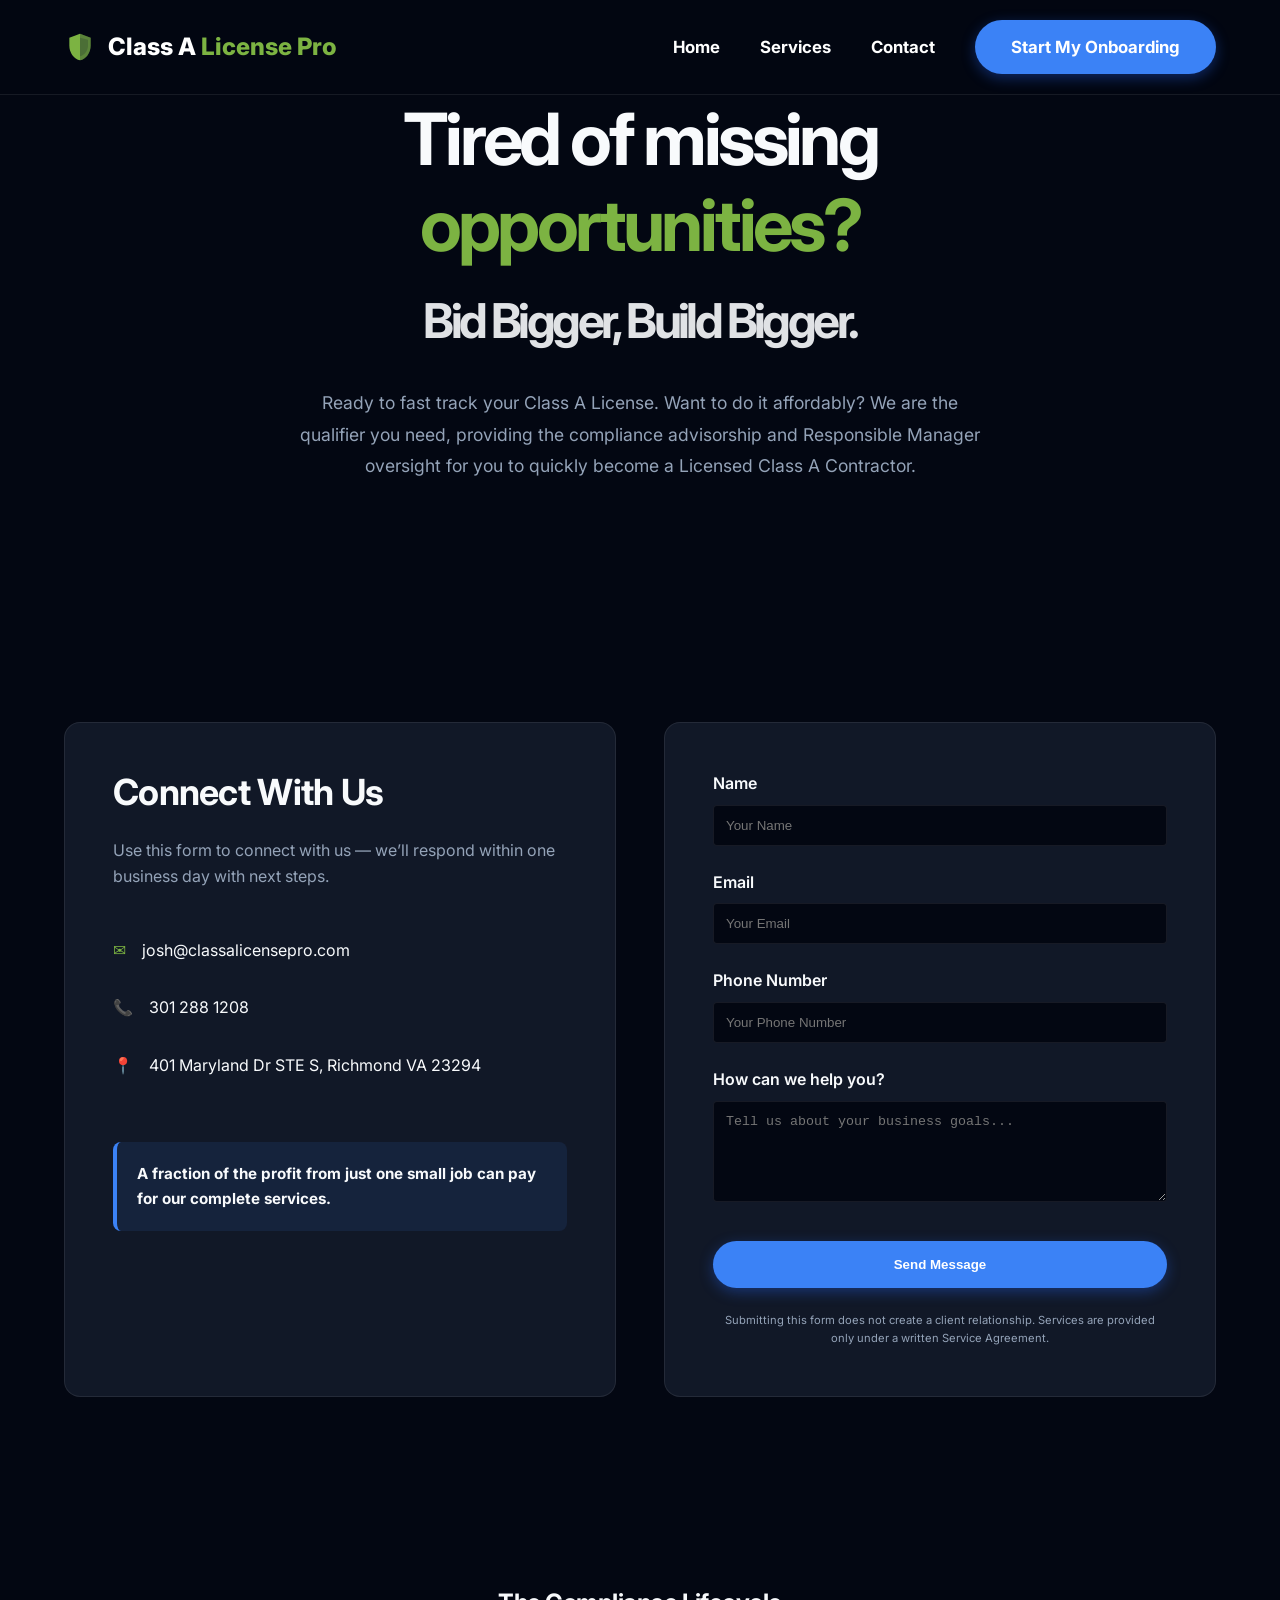
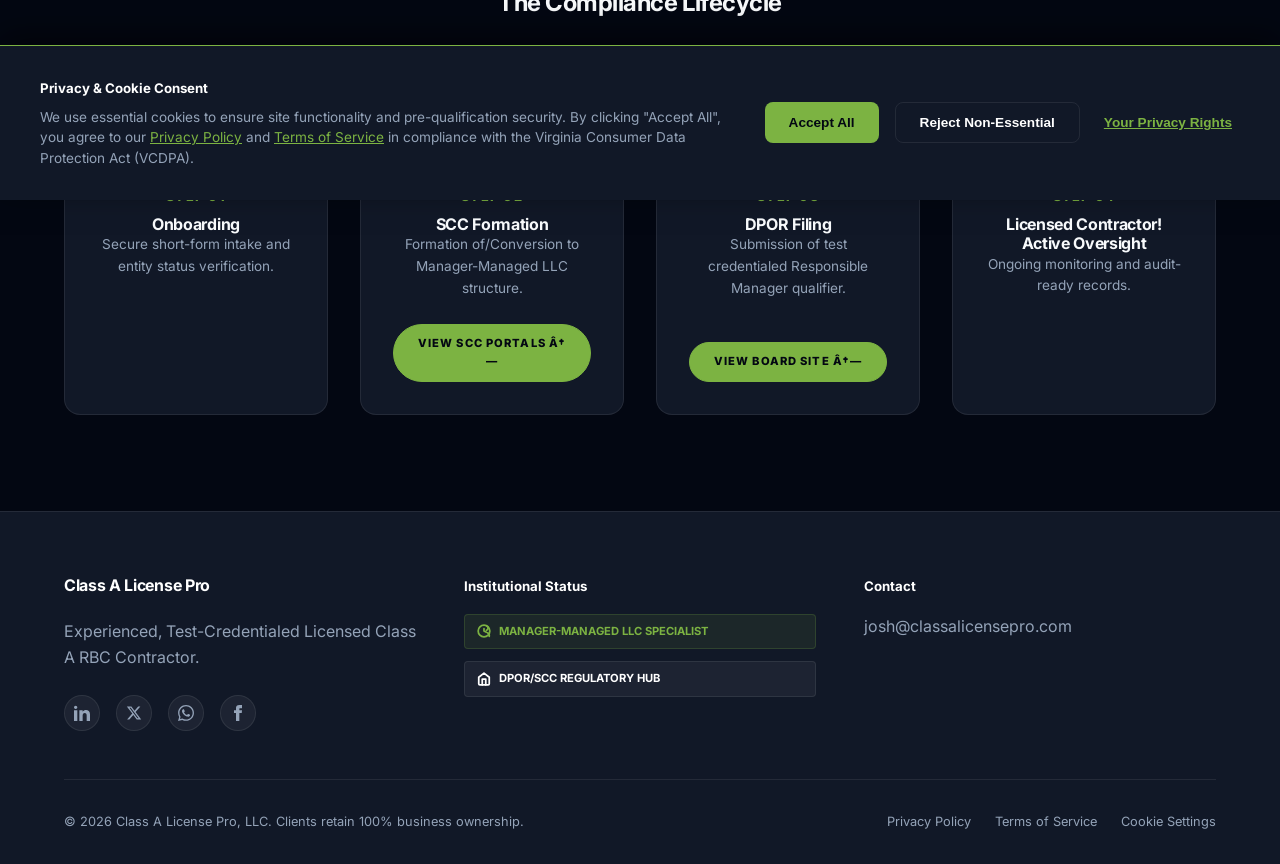
==== commit cb247824: "Add files via upload" ====
--- a/index.html
+++ b/index.html
@@ -90,7 +90,7 @@
         </section>
 
         <!-- Contact & Onboarding Section -->
-        <section id="contact" style="background: var(--primary);">
+        <section style="background: var(--primary);">
             <div class="container">
                 <div style="display: grid; grid-template-columns: repeat(auto-fit, minmax(min(100%, 400px), 1fr)); gap: 3rem;">
                     <!-- Left: Connect With Us -->
@@ -123,7 +123,7 @@
                     </div>
 
                     <!-- Right: Short Form Intake -->
-                    <div class="card" style="background: var(--secondary); padding: 3rem;">
+                    <div class="card" id="contact" style="background: var(--secondary); padding: 3rem;">
                         <form action="https://api.web3forms.com/submit" method="POST" novalidate>
                             <input type="hidden" name="access_key" value="1c9b0574-c2b2-47ab-ad30-3378dfb1b5f9">
                             <input type="hidden" name="from_name" value="Class A License Pro">
@@ -186,7 +186,7 @@
                             </div>
                             <div style="font-size: 0.8rem; font-weight: 800; color: var(--accent); margin-bottom: 0.5rem; text-transform: uppercase; letter-spacing: 0.1em;">Step 02</div>
                             <h4>SCC Formation</h4>
-                            <p style="font-size: 0.85rem; color: var(--text-muted);">Conversion to Manager-Managed LLC structure.</p>
+                            <p style="font-size: 0.85rem; color: var(--text-muted);">Formation of/Conversion to Manager-Managed LLC structure.</p>
                         </div>
                         <div class="btn-pop">View SCC Portals â†—</div>
                     </a>
--- a/css/style.css
+++ b/css/style.css
@@ -1,4 +1,4 @@
-﻿:root {
+:root {
     --primary: #030712; /* Very Deep Navy */
     --secondary: #111827; /* Slate 900 */
     --accent: #7CB342; /* Action Green (Yellow-leaning Success Green) */
@@ -31,6 +31,11 @@
     box-sizing: border-box;
 }
 
+html {
+    scroll-behavior: smooth;
+    scroll-padding-top: 110px;
+}
+
 body {
     background-color: var(--primary);
     color: var(--text);
@@ -63,6 +68,18 @@
 
 section {
     padding: 6rem 0;
+}
+
+.content-sidebar-grid {
+    display: grid;
+    grid-template-columns: 2fr 1fr;
+    gap: 4rem;
+}
+
+@media (max-width: 768px) {
+    .content-sidebar-grid {
+        grid-template-columns: 1fr;
+    }
 }
 
 /* Components */
@@ -144,7 +161,7 @@
     transition: color 0.2s;
 }
 
-.nav-links a:hover, .nav-links a.active {
+.nav-links a:hover {
     color: var(--accent) !important;
 }
 
@@ -341,3 +358,8 @@
 }
 
 a { word-break: break-word; }
+
+/* Enhanced Mobile Anchor Scrolling */
+@media (max-width: 768px) {
+    #contact { scroll-margin-top: 15rem; }
+}
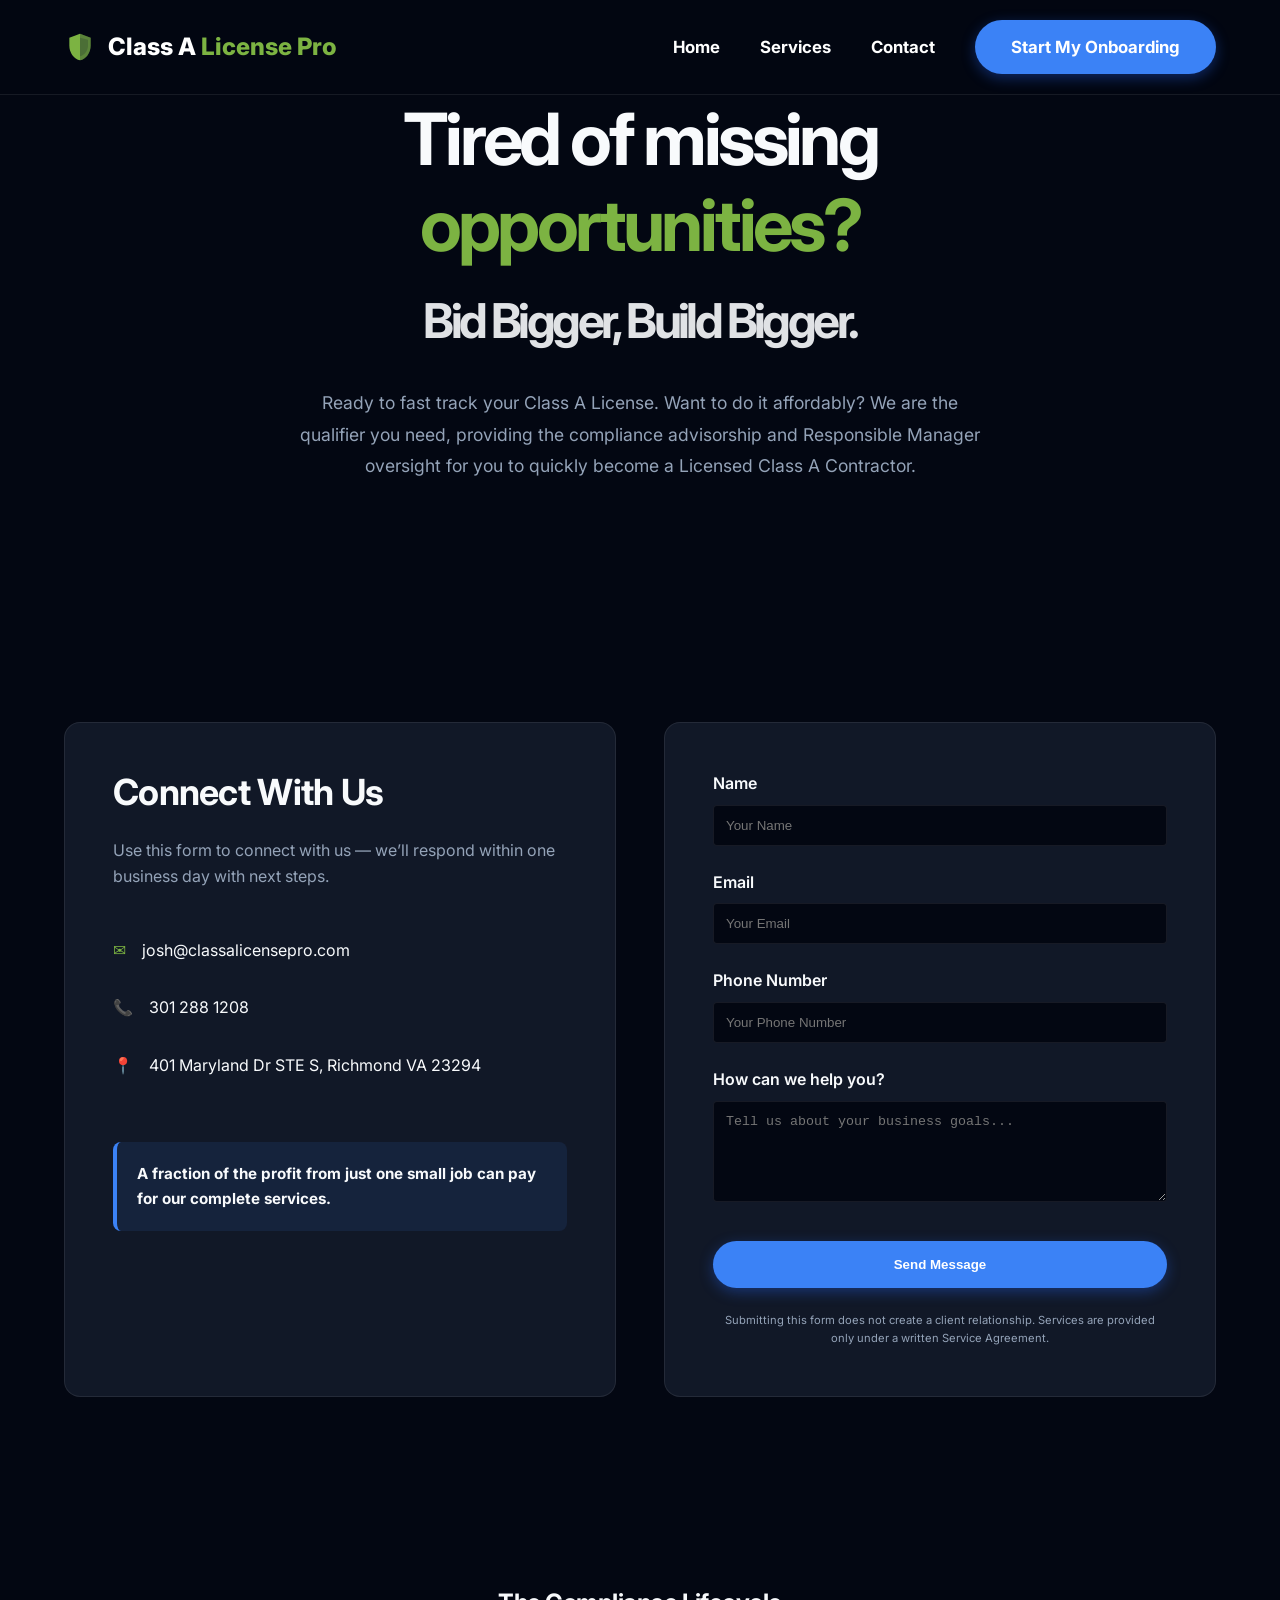
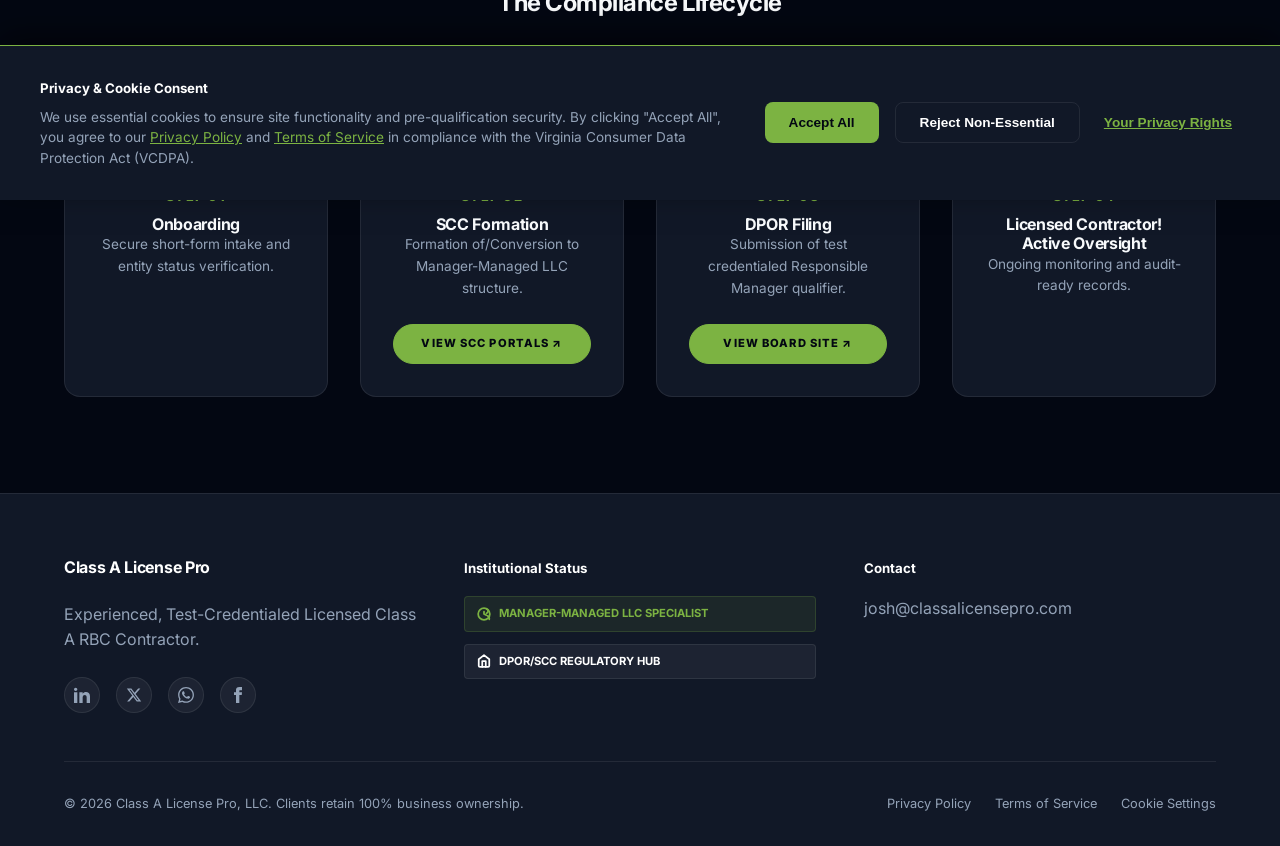
==== commit 85a79bc7: "Add files via upload" ====
--- a/index.html
+++ b/index.html
@@ -188,7 +188,7 @@
                             <h4>SCC Formation</h4>
                             <p style="font-size: 0.85rem; color: var(--text-muted);">Formation of/Conversion to Manager-Managed LLC structure.</p>
                         </div>
-                        <div class="btn-pop">View SCC Portals â†—</div>
+                        <div class="btn-pop">View SCC Portals &#8599;</div>
                     </a>
                     <a href="resources/index.html#dpor" class="card" style="flex: 1; text-align: center; text-decoration: none; color: inherit; transition: transform 0.3s ease; display: flex; flex-direction: column; justify-content: space-between;">
                         <div>
@@ -199,7 +199,7 @@
                             <h4>DPOR Filing</h4>
                             <p style="font-size: 0.85rem; color: var(--text-muted);">Submission of test credentialed Responsible Manager qualifier.</p>
                         </div>
-                        <div class="btn-pop">View Board Site â†—</div>
+                        <div class="btn-pop">View Board Site &#8599;</div>
                     </a>
                     <div class="card" style="flex: 1; text-align: center; display: flex; flex-direction: column; justify-content: space-between;">
                         <div>
